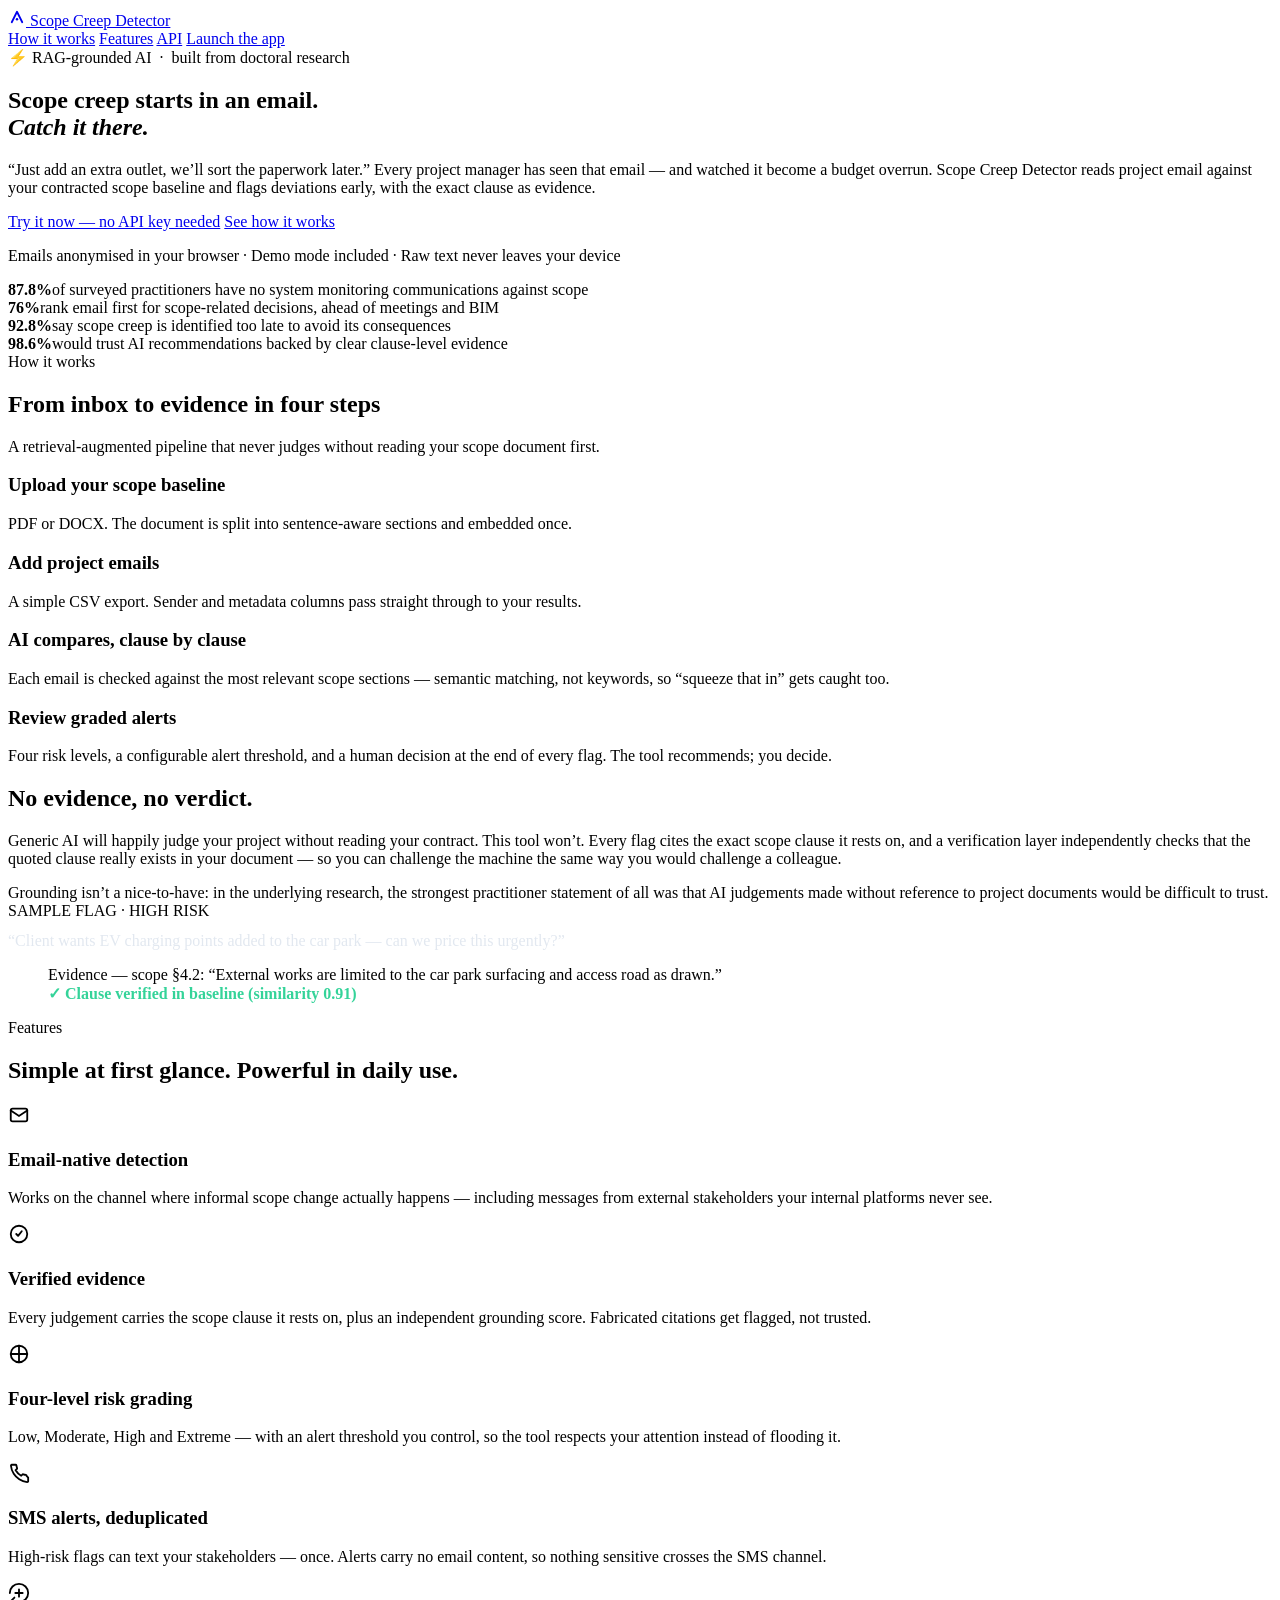
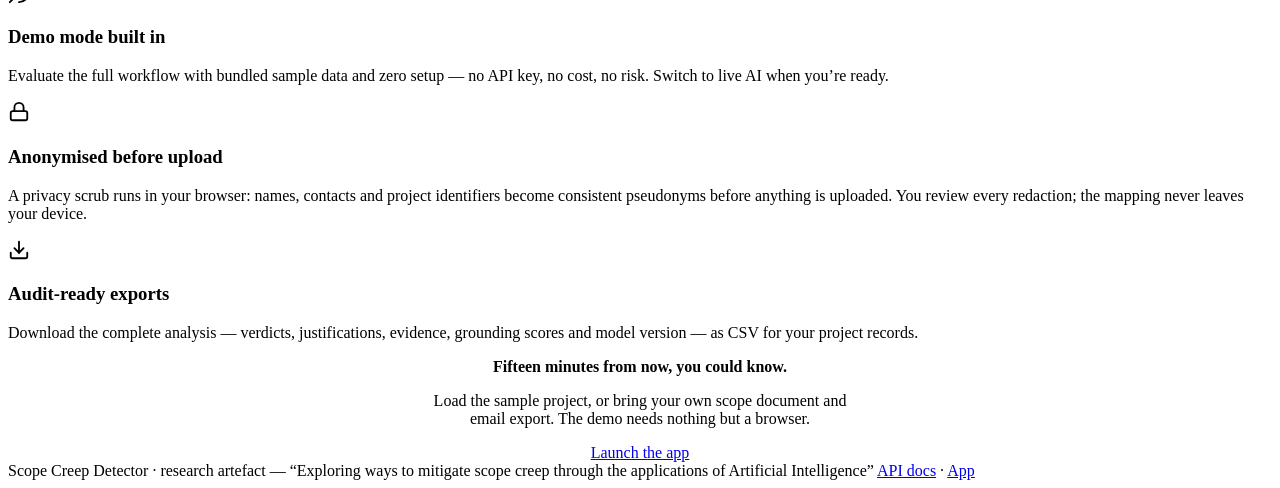
==== static/index.html @ cc9ed55e "Scope Creep Detector v2.1 (web app)" ====
<!doctype html>
<html lang="en">
<head>
<meta charset="utf-8">
<meta name="viewport" content="width=device-width, initial-scale=1">
<title>Scope Creep Detector — catch scope creep where it starts: in the email</title>
<meta name="description" content="RAG-powered scope-creep detection for construction projects. Every judgement grounded in your own scope baseline, with evidence attached.">
<link rel="preconnect" href="https://fonts.googleapis.com">
<link rel="preconnect" href="https://fonts.gstatic.com" crossorigin>
<link href="https://fonts.googleapis.com/css2?family=Inter:wght@400;500;600;700;800&display=swap" rel="stylesheet">
<link rel="stylesheet" href="/css/styles.css">
<link rel="icon" href="data:image/svg+xml,%3Csvg xmlns='http://www.w3.org/2000/svg' viewBox='0 0 32 32'%3E%3Crect width='32' height='32' rx='8' fill='%231d4ed8'/%3E%3Cpath d='M9 22 L16 8 L23 22' stroke='white' stroke-width='2.5' fill='none' stroke-linecap='round' stroke-linejoin='round'/%3E%3Ccircle cx='16' cy='17' r='2' fill='%23f59e0b'/%3E%3C/svg%3E">
</head>
<body>

<header class="nav">
  <div class="container nav-inner">
    <a class="brand" href="/">
      <span class="brand-mark" aria-hidden="true">
        <svg width="18" height="18" viewBox="0 0 24 24" fill="none" stroke="currentColor" stroke-width="2.4" stroke-linecap="round" stroke-linejoin="round"><path d="M5 19 L12 5 L19 19"/><circle cx="12" cy="15" r="1.6" fill="currentColor" stroke="none"/></svg>
      </span>
      Scope&nbsp;Creep&nbsp;Detector
    </a>
    <nav class="nav-links">
      <a href="#how" class="hide-m">How it works</a>
      <a href="#features" class="hide-m">Features</a>
      <a href="/docs" class="hide-m">API</a>
      <a class="btn btn-primary btn-sm" href="/app.html">Launch the app</a>
    </nav>
  </div>
</header>

<section class="hero">
  <div class="hero-grid" aria-hidden="true"></div>
  <div class="container hero-inner">
    <span class="eyebrow">⚡ RAG-grounded AI &nbsp;·&nbsp; built from doctoral research</span>
    <h1>Scope creep starts in an email.<br><em>Catch it there.</em></h1>
    <p class="lede">
      “Just add an extra outlet, we’ll sort the paperwork later.” Every project
      manager has seen that email — and watched it become a budget overrun.
      Scope Creep Detector reads project email against your contracted scope
      baseline and flags deviations early, with the exact clause as evidence.
    </p>
    <div class="hero-cta">
      <a class="btn btn-primary" href="/app.html">Try it now — no API key needed</a>
      <a class="btn btn-ghost" href="#how">See how it works</a>
    </div>
    <p class="hero-note">Emails anonymised in your browser · Demo mode included · Raw text never leaves your device</p>

    <div class="stats">
      <div class="stat reveal"><b>87.8%</b><span>of surveyed practitioners have no system monitoring communications against scope</span></div>
      <div class="stat reveal"><b>76%</b><span>rank email first for scope-related decisions, ahead of meetings and BIM</span></div>
      <div class="stat reveal"><b>92.8%</b><span>say scope creep is identified too late to avoid its consequences</span></div>
      <div class="stat reveal"><b>98.6%</b><span>would trust AI recommendations backed by clear clause-level evidence</span></div>
    </div>
  </div>
</section>

<section class="section" id="how">
  <div class="container">
    <div class="section-head reveal">
      <span class="kicker">How it works</span>
      <h2>From inbox to evidence in four steps</h2>
      <p>A retrieval-augmented pipeline that never judges without reading your scope document first.</p>
    </div>
    <div class="steps">
      <div class="step reveal"><h3>Upload your scope baseline</h3><p>PDF or DOCX. The document is split into sentence-aware sections and embedded once.</p></div>
      <div class="step reveal"><h3>Add project emails</h3><p>A simple CSV export. Sender and metadata columns pass straight through to your results.</p></div>
      <div class="step reveal"><h3>AI compares, clause by clause</h3><p>Each email is checked against the most relevant scope sections — semantic matching, not keywords, so “squeeze that in” gets caught too.</p></div>
      <div class="step reveal"><h3>Review graded alerts</h3><p>Four risk levels, a configurable alert threshold, and a human decision at the end of every flag. The tool recommends; you decide.</p></div>
    </div>
  </div>
</section>

<section class="section" id="evidence" style="padding-top:0">
  <div class="container">
    <div class="evidence reveal">
      <div>
        <h2>No evidence, no verdict.</h2>
        <p>
          Generic AI will happily judge your project without reading your contract.
          This tool won’t. Every flag cites the exact scope clause it rests on, and a
          verification layer independently checks that the quoted clause really exists
          in your document — so you can challenge the machine the same way you would
          challenge a colleague.
        </p>
        <p style="margin:0">
          Grounding isn’t a nice-to-have: in the underlying research, the strongest
          practitioner statement of all was that AI judgements made without reference
          to project documents would be difficult to trust.
        </p>
      </div>
      <div class="quote-demo">
        <span class="tag">SAMPLE FLAG · HIGH RISK</span>
        <p style="color:#e2e8f0; margin:12px 0 0">
          “Client wants EV charging points added to the car park — can we price this urgently?”
        </p>
        <blockquote>
          Evidence — scope §4.2: “External works are limited to the car park
          surfacing and access road as drawn.”
          <br><span style="color:#34d399; font-weight:600">✓ Clause verified in baseline (similarity 0.91)</span>
        </blockquote>
      </div>
    </div>
  </div>
</section>

<section class="section" id="features" style="padding-top:0">
  <div class="container">
    <div class="section-head reveal">
      <span class="kicker">Features</span>
      <h2>Simple at first glance. Powerful in daily use.</h2>
    </div>
    <div class="cards">
      <div class="card reveal">
        <div class="icon" aria-hidden="true"><svg width="22" height="22" viewBox="0 0 24 24" fill="none" stroke="currentColor" stroke-width="2" stroke-linecap="round"><rect x="3" y="5" width="18" height="14" rx="2"/><path d="m3 7 9 6 9-6"/></svg></div>
        <h3>Email-native detection</h3>
        <p>Works on the channel where informal scope change actually happens — including messages from external stakeholders your internal platforms never see.</p>
      </div>
      <div class="card reveal">
        <div class="icon" aria-hidden="true"><svg width="22" height="22" viewBox="0 0 24 24" fill="none" stroke="currentColor" stroke-width="2" stroke-linecap="round" stroke-linejoin="round"><path d="M9 12l2 2 4-5"/><circle cx="12" cy="12" r="9"/></svg></div>
        <h3>Verified evidence</h3>
        <p>Every judgement carries the scope clause it rests on, plus an independent grounding score. Fabricated citations get flagged, not trusted.</p>
      </div>
      <div class="card reveal">
        <div class="icon" aria-hidden="true"><svg width="22" height="22" viewBox="0 0 24 24" fill="none" stroke="currentColor" stroke-width="2" stroke-linecap="round"><path d="M12 3v18M3 12h18"/><circle cx="12" cy="12" r="9"/></svg></div>
        <h3>Four-level risk grading</h3>
        <p>Low, Moderate, High and Extreme — with an alert threshold you control, so the tool respects your attention instead of flooding it.</p>
      </div>
      <div class="card reveal">
        <div class="icon" aria-hidden="true"><svg width="22" height="22" viewBox="0 0 24 24" fill="none" stroke="currentColor" stroke-width="2" stroke-linecap="round"><path d="M22 16.92V21a1 1 0 0 1-1.09 1 19.86 19.86 0 0 1-8.63-3.07 19.5 19.5 0 0 1-6-6A19.86 19.86 0 0 1 3.21 4.11 1 1 0 0 1 4.11 3h4.09a1 1 0 0 1 1 .75 12.84 12.84 0 0 0 .7 2.81 1 1 0 0 1-.27 1.11l-1.27 1.27a16 16 0 0 0 6 6l1.27-1.27a1 1 0 0 1 1.11-.27 12.84 12.84 0 0 0 2.81.7 1 1 0 0 1 .75 1z"/></svg></div>
        <h3>SMS alerts, deduplicated</h3>
        <p>High-risk flags can text your stakeholders — once. Alerts carry no email content, so nothing sensitive crosses the SMS channel.</p>
      </div>
      <div class="card reveal">
        <div class="icon" aria-hidden="true"><svg width="22" height="22" viewBox="0 0 24 24" fill="none" stroke="currentColor" stroke-width="2" stroke-linecap="round" stroke-linejoin="round"><path d="M12 22a10 10 0 1 0-10-10"/><path d="M2 22l5-5"/><path d="M8 12h8M12 8v8"/></svg></div>
        <h3>Demo mode built in</h3>
        <p>Evaluate the full workflow with bundled sample data and zero setup — no API key, no cost, no risk. Switch to live AI when you’re ready.</p>
      </div>
      <div class="card reveal">
        <div class="icon" aria-hidden="true"><svg width="22" height="22" viewBox="0 0 24 24" fill="none" stroke="currentColor" stroke-width="2" stroke-linecap="round" stroke-linejoin="round"><rect x="3" y="11" width="18" height="10" rx="2"/><path d="M7 11V7a5 5 0 0 1 10 0v4"/></svg></div>
        <h3>Anonymised before upload</h3>
        <p>A privacy scrub runs in your browser: names, contacts and project identifiers become consistent pseudonyms before anything is uploaded. You review every redaction; the mapping never leaves your device.</p>
      </div>
      <div class="card reveal">
        <div class="icon" aria-hidden="true"><svg width="22" height="22" viewBox="0 0 24 24" fill="none" stroke="currentColor" stroke-width="2" stroke-linecap="round" stroke-linejoin="round"><path d="M21 15v4a2 2 0 0 1-2 2H5a2 2 0 0 1-2-2v-4"/><path d="m7 10 5 5 5-5"/><path d="M12 15V3"/></svg></div>
        <h3>Audit-ready exports</h3>
        <p>Download the complete analysis — verdicts, justifications, evidence, grounding scores and model version — as CSV for your project records.</p>
      </div>
    </div>
  </div>
</section>

<section class="section" style="padding-top:0">
  <div class="container">
    <div class="panel reveal" style="text-align:center; padding: var(--s7) var(--s5);">
      <h2 style="font-size:var(--fs-xl); font-weight:800">Fifteen minutes from now, you could know.</h2>
      <p style="color:var(--muted); max-width:52ch; margin-inline:auto">
        Load the sample project, or bring your own scope document and email export.
        The demo needs nothing but a browser.
      </p>
      <a class="btn btn-primary" href="/app.html">Launch the app</a>
    </div>
  </div>
</section>

<footer class="footer">
  <div class="container footer-inner">
    <span>Scope Creep Detector · research artefact — “Exploring ways to mitigate scope creep through the applications of Artificial Intelligence”</span>
    <span><a href="/docs">API docs</a> · <a href="/app.html">App</a></span>
  </div>
</footer>

<script>
  // scroll reveal (respects prefers-reduced-motion via CSS)
  const io = new IntersectionObserver(
    entries => entries.forEach(e => e.isIntersecting && e.target.classList.add('in')),
    { threshold: 0.12 });
  document.querySelectorAll('.reveal').forEach(el => io.observe(el));
</script>
</body>
</html>
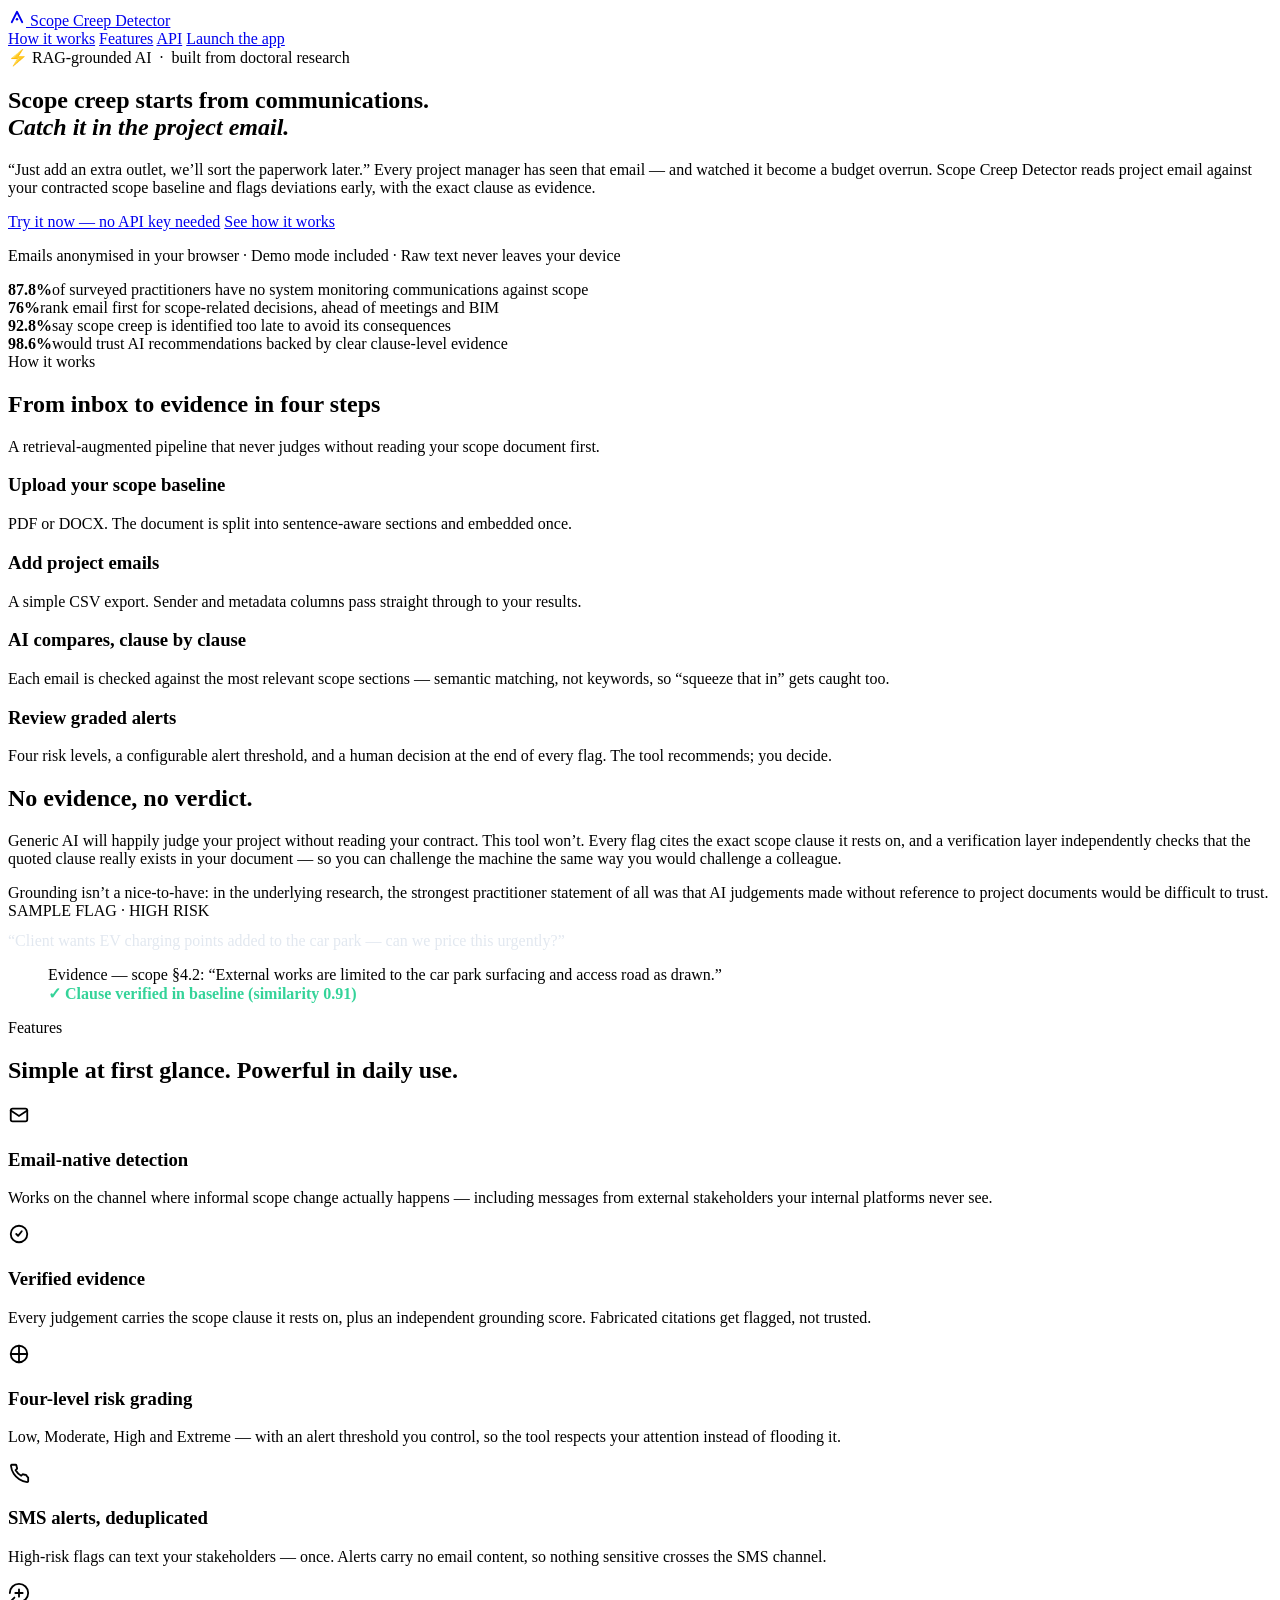
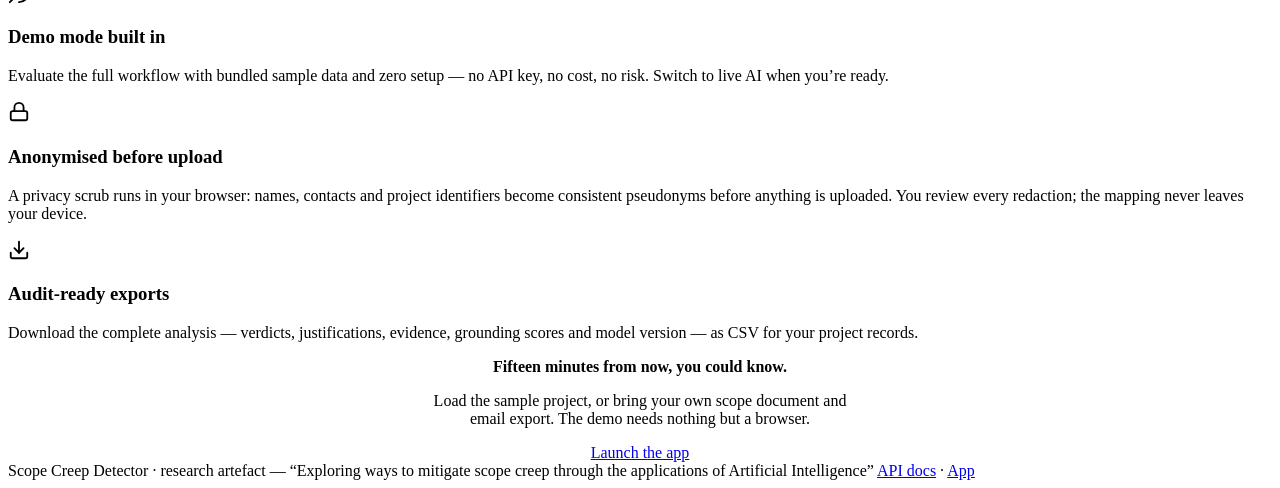
==== commit f11f2226: "Update hero headline wording" ====
--- a/static/index.html
+++ b/static/index.html
@@ -34,7 +34,7 @@
   <div class="hero-grid" aria-hidden="true"></div>
   <div class="container hero-inner">
     <span class="eyebrow">⚡ RAG-grounded AI &nbsp;·&nbsp; built from doctoral research</span>
-    <h1>Scope creep starts in an email.<br><em>Catch it there.</em></h1>
+    <h1>Scope creep starts from communications.<br><em>Catch it in the project email.</em></h1>
     <p class="lede">
       “Just add an extra outlet, we’ll sort the paperwork later.” Every project
       manager has seen that email — and watched it become a budget overrun.
@@ -174,9 +174,4 @@
 <script>
   // scroll reveal (respects prefers-reduced-motion via CSS)
   const io = new IntersectionObserver(
-    entries => entries.forEach(e => e.isIntersecting && e.target.classList.add('in')),
-    { threshold: 0.12 });
-  document.querySelectorAll('.reveal').forEach(el => io.observe(el));
-</script>
-</body>
-</html>
+    entries => entries.forEach(e 
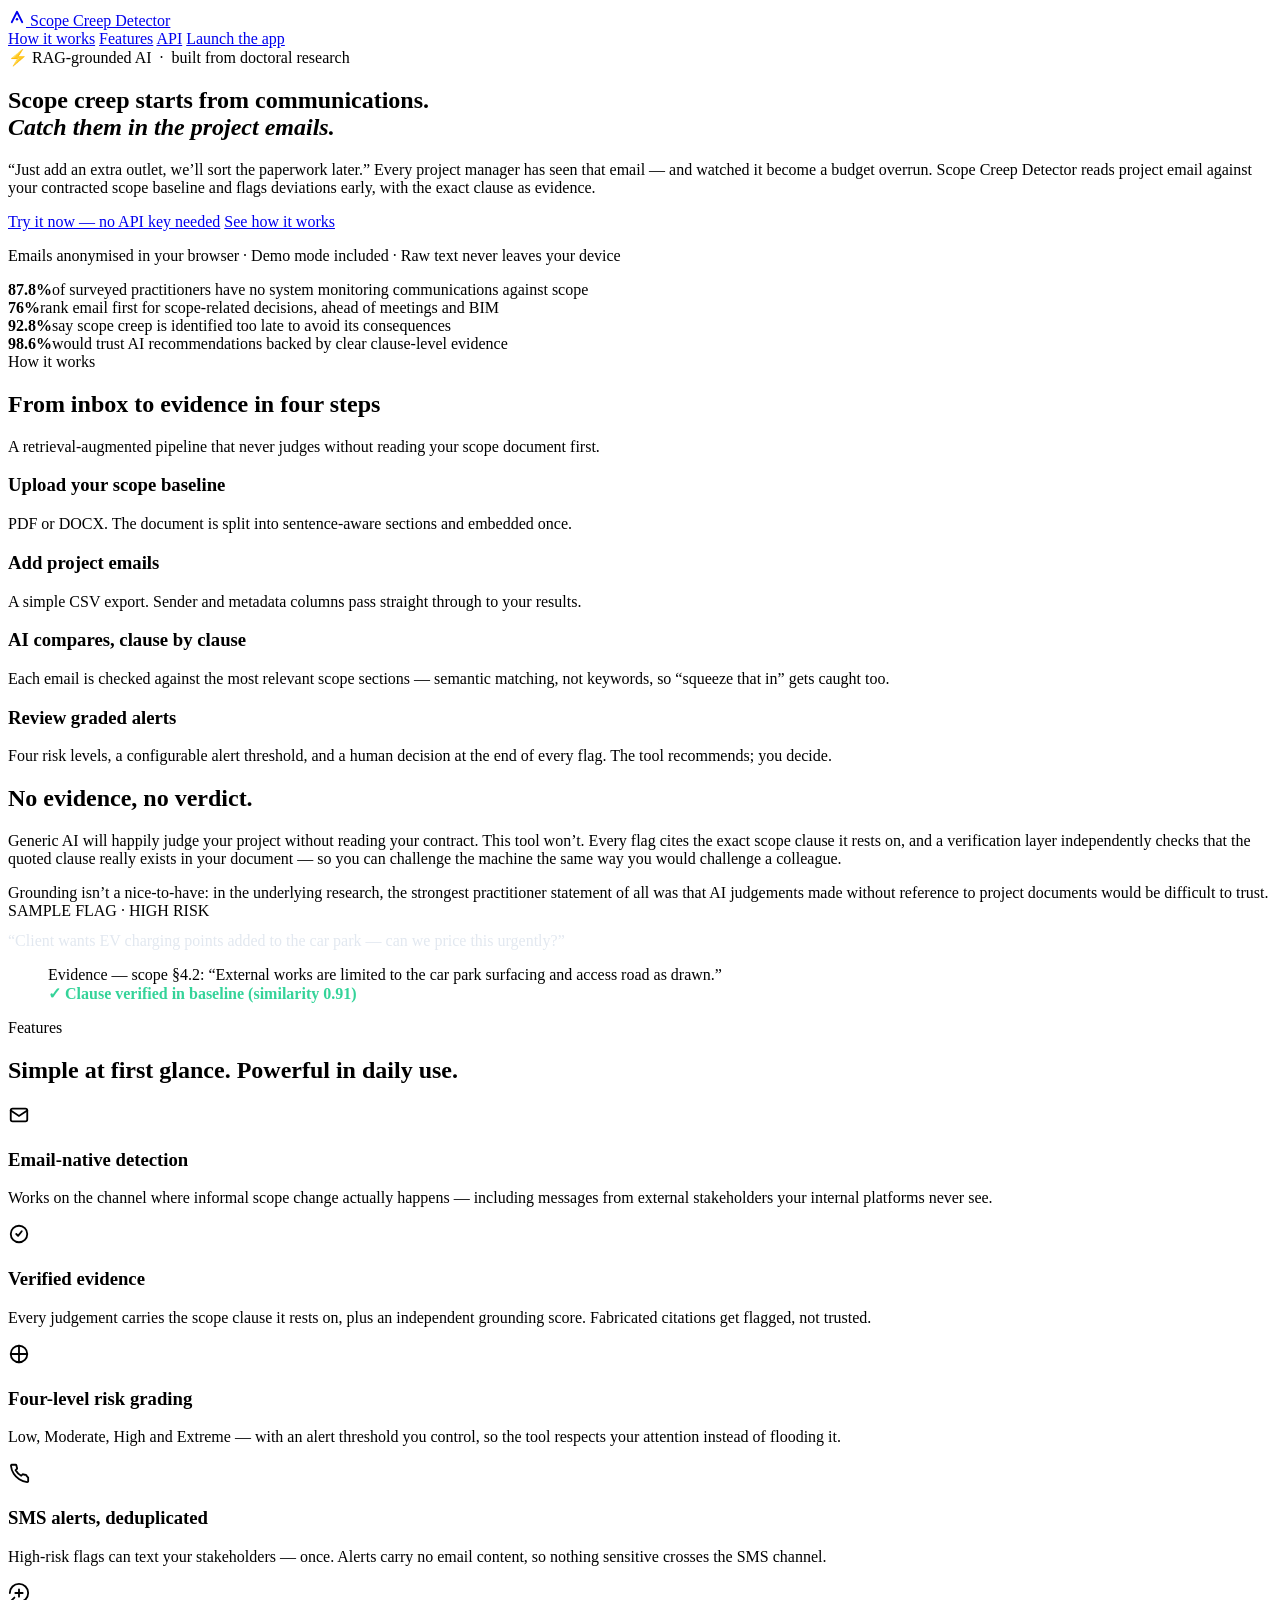
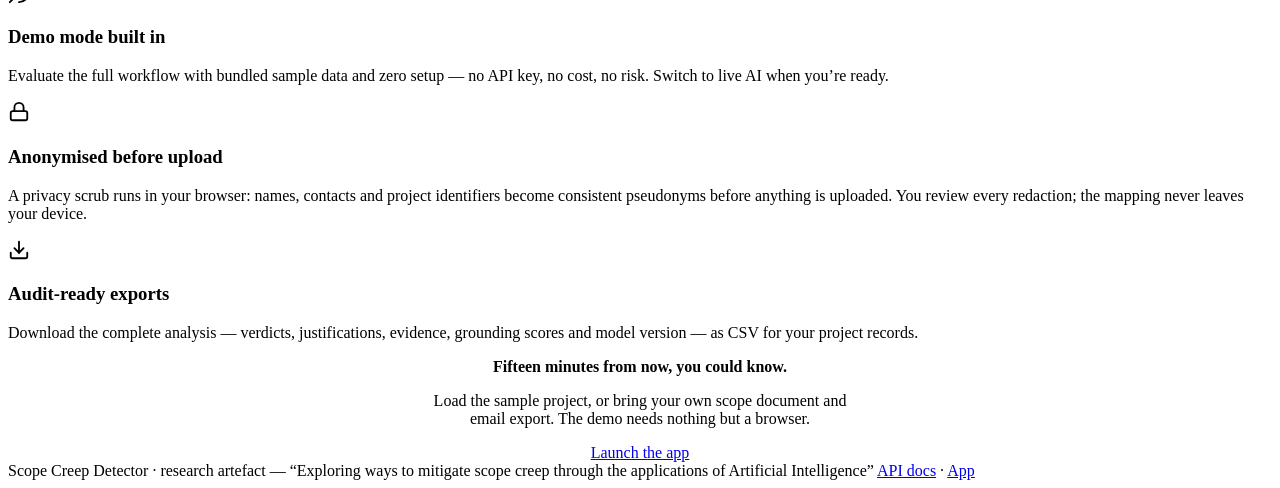
==== commit ccca0666: "Headline wording; fix scroll-reveal on anchor jumps and refresh" ====
--- a/static/index.html
+++ b/static/index.html
@@ -34,7 +34,7 @@
   <div class="hero-grid" aria-hidden="true"></div>
   <div class="container hero-inner">
     <span class="eyebrow">⚡ RAG-grounded AI &nbsp;·&nbsp; built from doctoral research</span>
-    <h1>Scope creep starts from communications.<br><em>Catch it in the project email.</em></h1>
+    <h1>Scope creep starts from communications.<br><em>Catch them in the project emails.</em></h1>
     <p class="lede">
       “Just add an extra outlet, we’ll sort the paperwork later.” Every project
       manager has seen that email — and watched it become a budget overrun.
@@ -172,6 +172,35 @@
 </footer>
 
 <script>
-  // scroll reveal (respects prefers-reduced-motion via CSS)
-  const io = new IntersectionObserver(
-    entries => entries.forEach(e +  // Scroll reveal (respects prefers-reduced-motion via CSS).
+  // The observer alone is not enough: on anchor jumps (#how), refreshes with
+  // restored scroll position, and back/forward cache restores, its initial
+  // notifications can be missed and content stays hidden. sweep() reveals
+  // anything at or above the viewport immediately; the observer handles the
+  // rest as it scrolls into view.
+  (function () {
+    const reveal = (el) => el.classList.add('in');
+    const sweep = () => {
+      const vh = window.innerHeight || 800;
+      document.querySelectorAll('.reveal:not(.in)').forEach((el) => {
+        if (el.getBoundingClientRect().top < vh * 0.95) reveal(el);
+      });
+    };
+    if ('IntersectionObserver' in window) {
+      const io = new IntersectionObserver((entries) => {
+        entries.forEach((e) => {
+          if (e.isIntersecting) { reveal(e.target); io.unobserve(e.target); }
+        });
+      }, { threshold: 0.12 });
+      document.querySelectorAll('.reveal').forEach((el) => io.observe(el));
+    } else {
+      document.querySelectorAll('.reveal').forEach(reveal); // ancient browsers
+    }
+    sweep();                                          // load (incl. anchor/restored scroll)
+    window.addEventListener('pageshow', sweep);       // back/forward cache
+    window.addEventListener('hashchange', () => setTimeout(sweep, 450));
+    window.addEventListener('load', sweep);           // after fonts/layout settle
+  })();
+</script>
+</body>
+</html>
